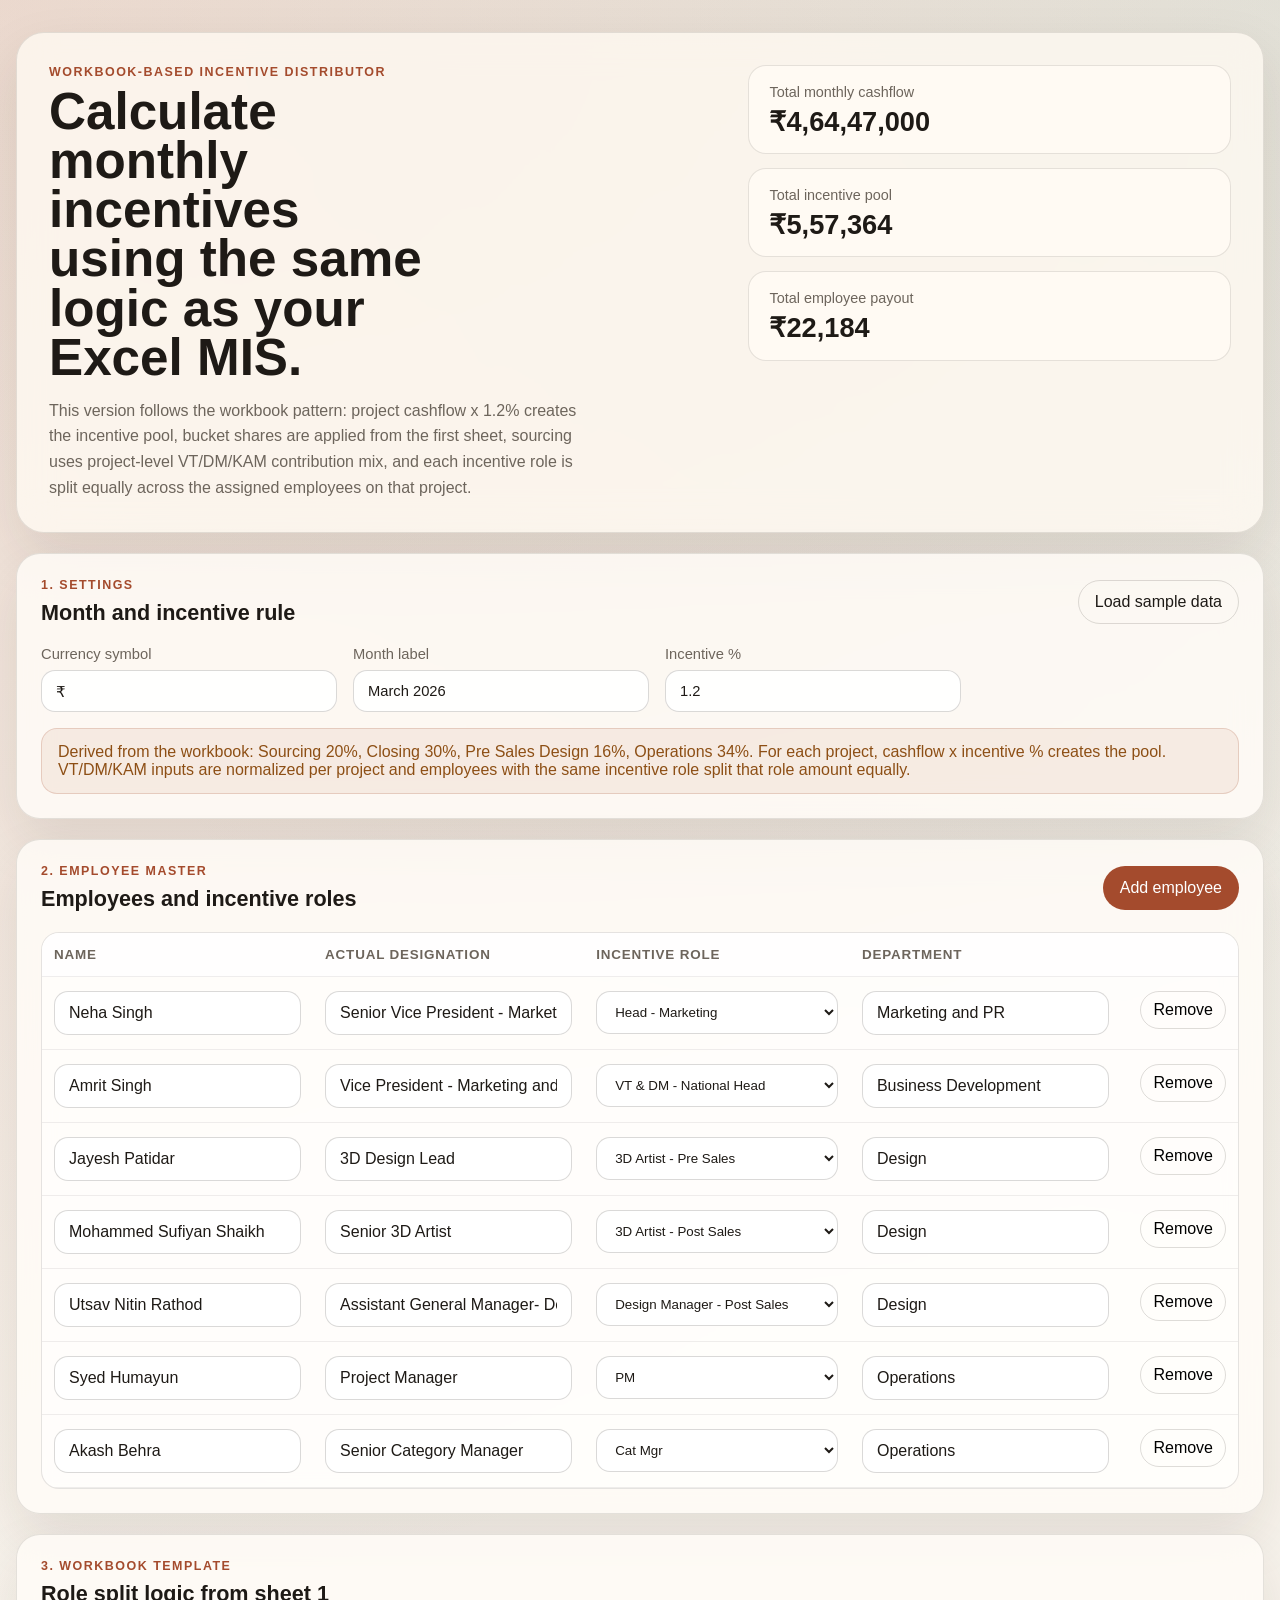
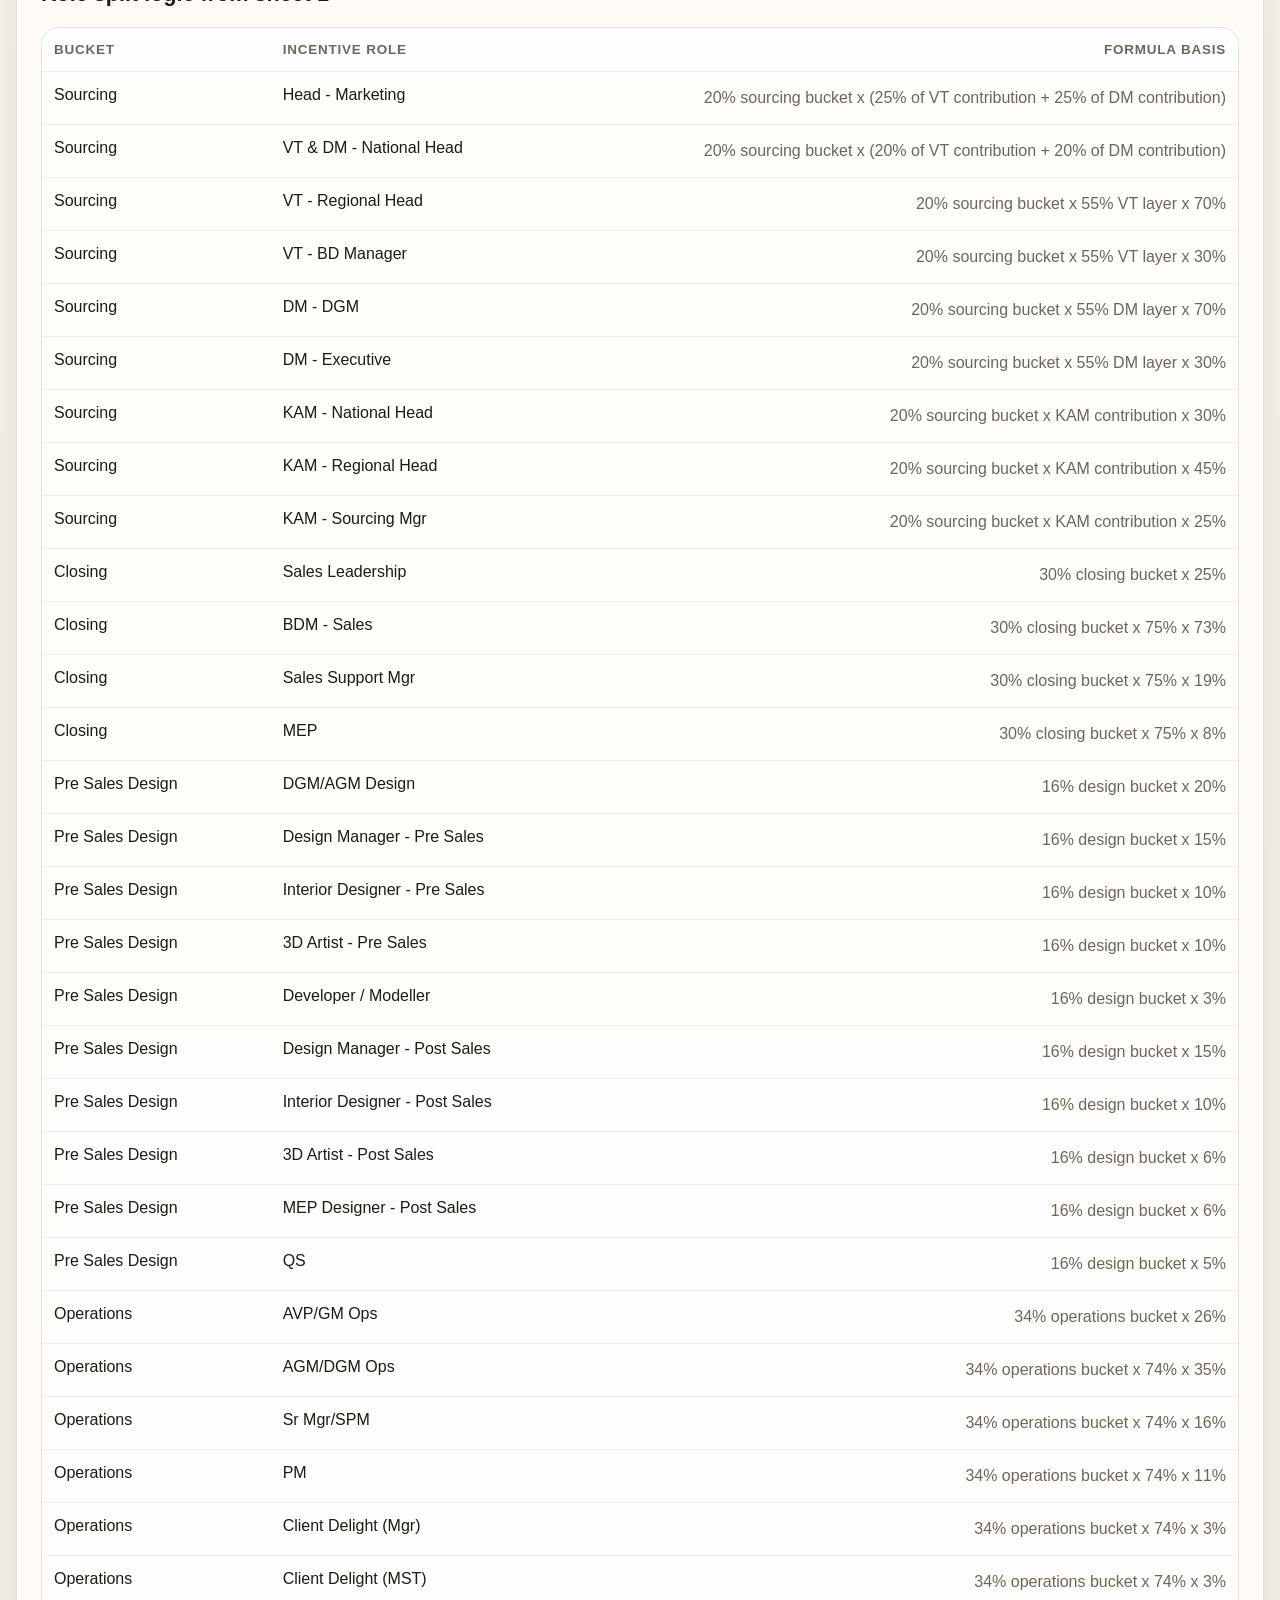
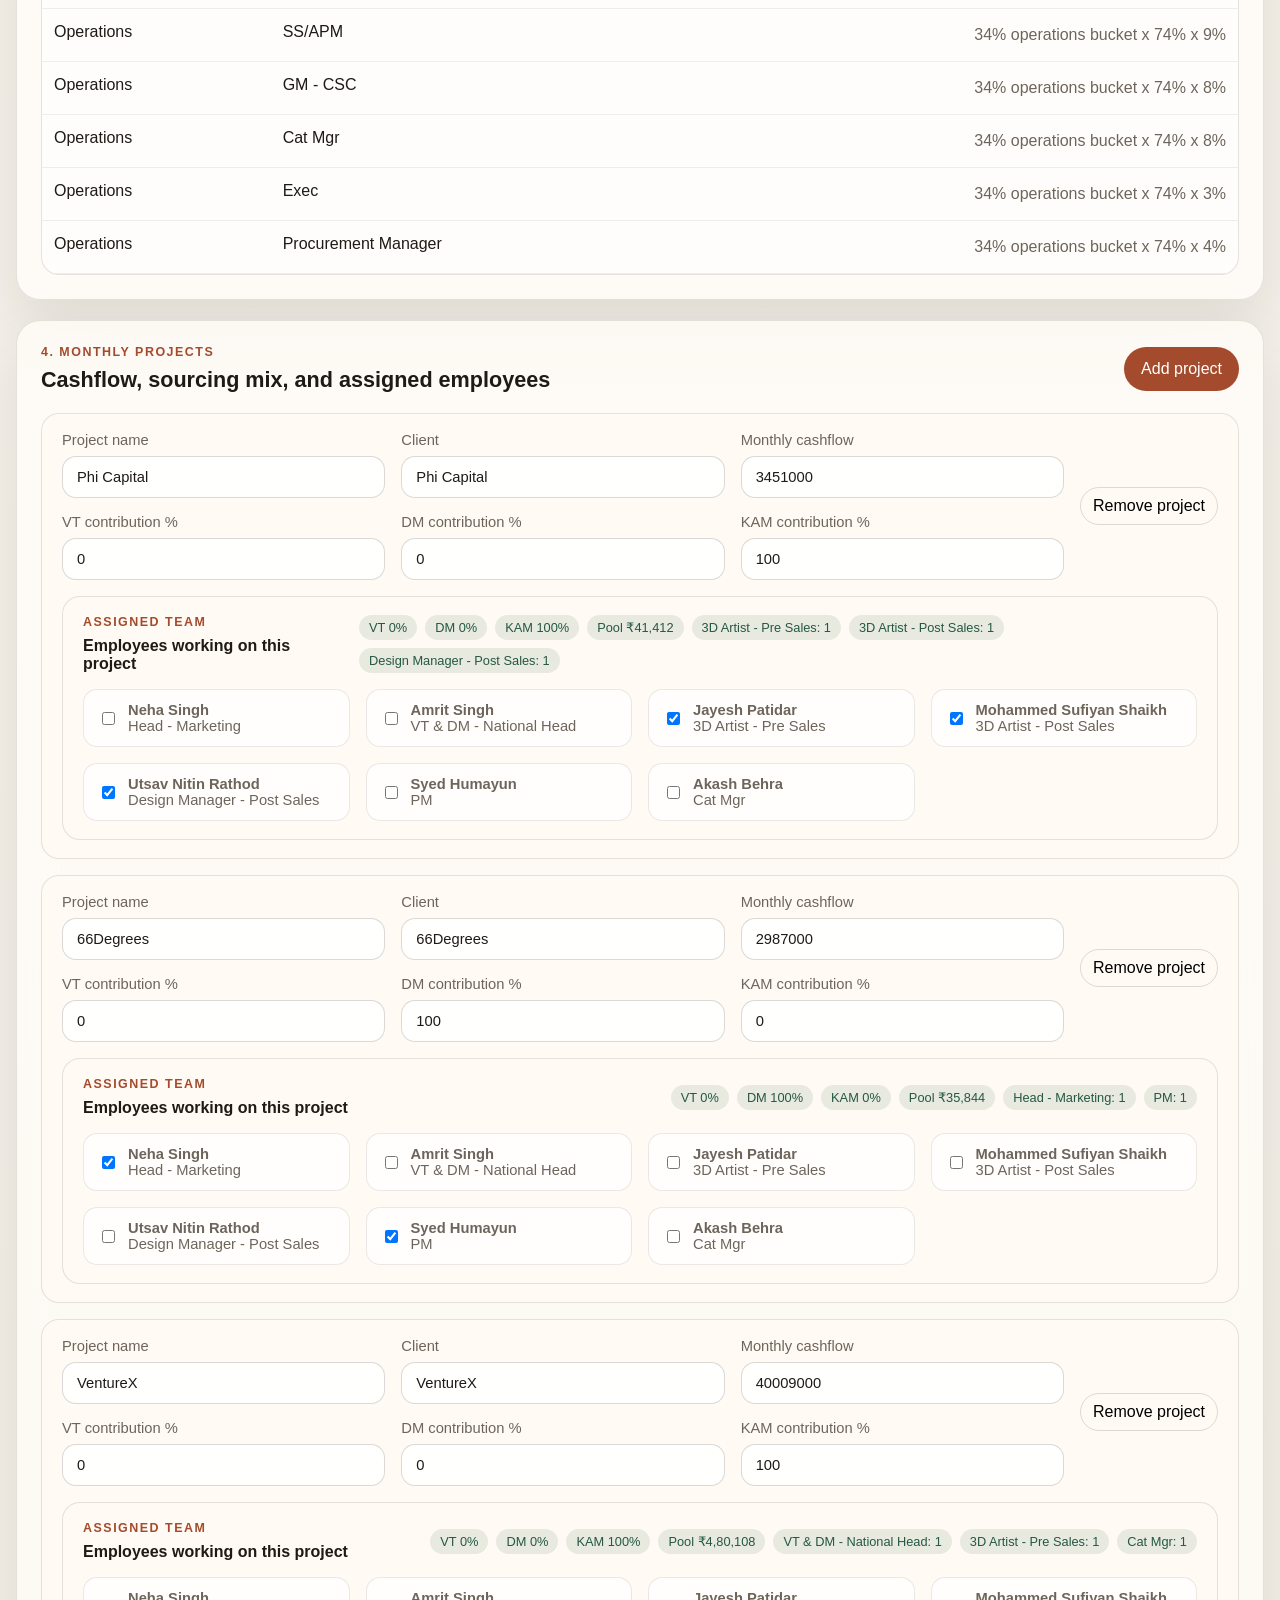
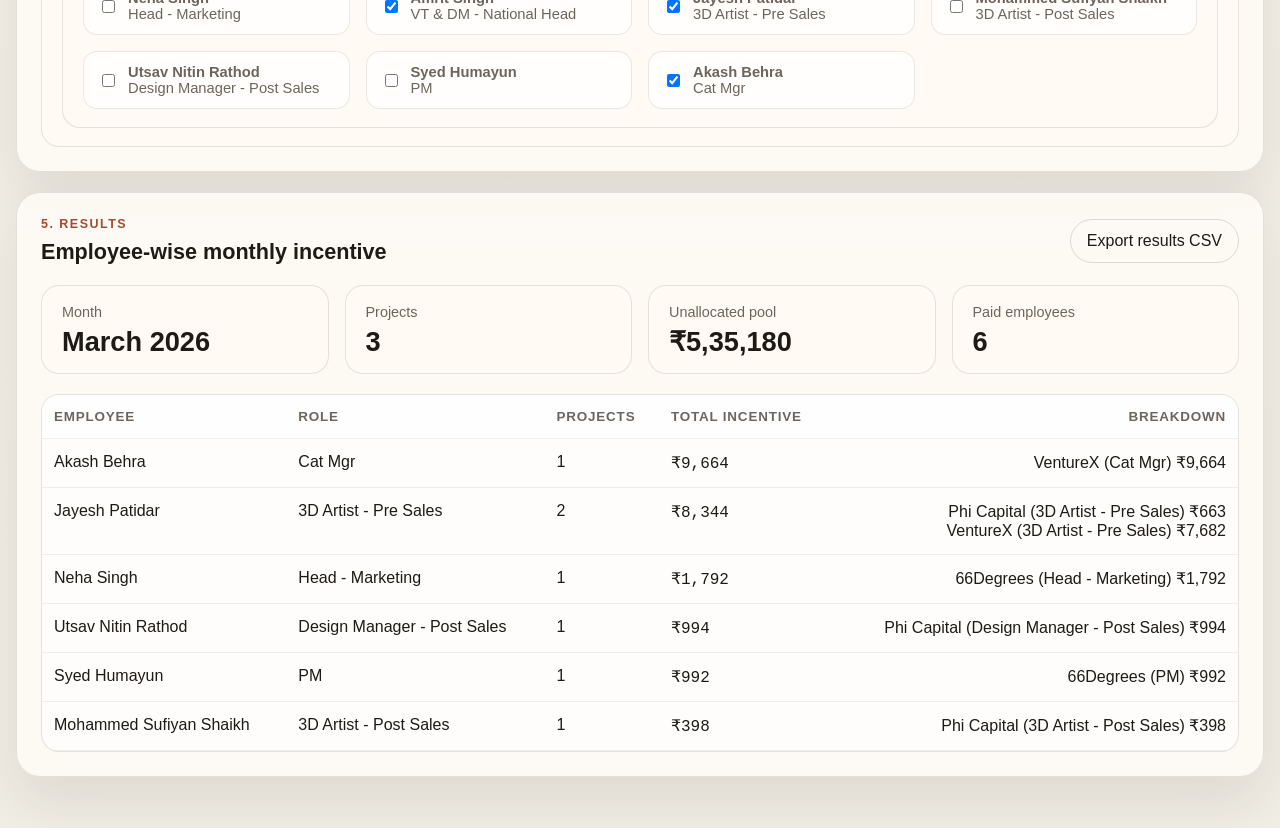
==== index.html @ ab50e2bd "Add workbook-based incentive distribution page" ====
<!DOCTYPE html>
<html lang="en">
  <head>
    <meta charset="UTF-8" />
    <meta name="viewport" content="width=device-width, initial-scale=1.0" />
    <title>Workbook-Based Incentive Distributor</title>
    <link rel="stylesheet" href="./styles.css" />
  </head>
  <body>
    <div class="page-shell">
      <header class="hero">
        <div>
          <p class="eyebrow">Workbook-Based Incentive Distributor</p>
          <h1>Calculate monthly incentives using the same logic as your Excel MIS.</h1>
          <p class="hero-copy">
            This version follows the workbook pattern: project cashflow x 1.2% creates the incentive pool, bucket shares
            are applied from the first sheet, sourcing uses project-level VT/DM/KAM contribution mix, and each incentive
            role is split equally across the assigned employees on that project.
          </p>
        </div>
        <div class="hero-panel">
          <div class="stat-card">
            <span>Total monthly cashflow</span>
            <strong id="heroCashflow">₹0</strong>
          </div>
          <div class="stat-card">
            <span>Total incentive pool</span>
            <strong id="heroPool">₹0</strong>
          </div>
          <div class="stat-card">
            <span>Total employee payout</span>
            <strong id="heroPayout">₹0</strong>
          </div>
        </div>
      </header>

      <main class="workspace">
        <section class="panel">
          <div class="panel-heading">
            <div>
              <p class="section-label">1. Settings</p>
              <h2>Month and incentive rule</h2>
            </div>
            <button id="loadSampleBtn" class="ghost-btn" type="button">Load sample data</button>
          </div>

          <div class="form-grid form-grid--compact">
            <label>
              Currency symbol
              <input id="currencySymbol" type="text" value="₹" maxlength="3" />
            </label>
            <label>
              Month label
              <input id="monthLabel" type="text" value="March 2026" />
            </label>
            <label>
              Incentive %
              <input id="incentivePercent" type="number" min="0" step="0.01" value="1.2" />
            </label>
          </div>

          <div class="notice" id="rulesNotice"></div>
        </section>

        <section class="panel">
          <div class="panel-heading">
            <div>
              <p class="section-label">2. Employee Master</p>
              <h2>Employees and incentive roles</h2>
            </div>
            <button id="addEmployeeBtn" class="solid-btn" type="button">Add employee</button>
          </div>

          <div class="table-wrap">
            <table>
              <thead>
                <tr>
                  <th>Name</th>
                  <th>Actual designation</th>
                  <th>Incentive role</th>
                  <th>Department</th>
                  <th></th>
                </tr>
              </thead>
              <tbody id="employeeTableBody"></tbody>
            </table>
          </div>
        </section>

        <section class="panel">
          <div class="panel-heading">
            <div>
              <p class="section-label">3. Workbook Template</p>
              <h2>Role split logic from sheet 1</h2>
            </div>
          </div>

          <div class="table-wrap">
            <table>
              <thead>
                <tr>
                  <th>Bucket</th>
                  <th>Incentive role</th>
                  <th>Formula basis</th>
                </tr>
              </thead>
              <tbody id="ruleTableBody"></tbody>
            </table>
          </div>
        </section>

        <section class="panel">
          <div class="panel-heading">
            <div>
              <p class="section-label">4. Monthly Projects</p>
              <h2>Cashflow, sourcing mix, and assigned employees</h2>
            </div>
            <button id="addProjectBtn" class="solid-btn" type="button">Add project</button>
          </div>

          <div id="projectsContainer" class="project-stack"></div>
        </section>

        <section class="panel">
          <div class="panel-heading">
            <div>
              <p class="section-label">5. Results</p>
              <h2>Employee-wise monthly incentive</h2>
            </div>
            <button id="exportCsvBtn" class="ghost-btn" type="button">Export results CSV</button>
          </div>

          <div class="summary-grid" id="summaryGrid"></div>

          <div class="table-wrap">
            <table>
              <thead>
                <tr>
                  <th>Employee</th>
                  <th>Role</th>
                  <th>Projects</th>
                  <th>Total incentive</th>
                  <th>Breakdown</th>
                </tr>
              </thead>
              <tbody id="resultsTableBody"></tbody>
            </table>
          </div>
        </section>
      </main>
    </div>

    <template id="employeeRowTemplate">
      <tr>
        <td><input data-field="name" type="text" placeholder="Employee name" /></td>
        <td><input data-field="actualDesignation" type="text" placeholder="Senior 3D Artist" /></td>
        <td><select data-field="incentiveRole"></select></td>
        <td><input data-field="department" type="text" placeholder="Design" /></td>
        <td><button class="icon-btn" data-action="remove" type="button">Remove</button></td>
      </tr>
    </template>

    <template id="projectCardTemplate">
      <article class="project-card">
        <div class="project-card__header">
          <div class="project-grid">
            <label>
              Project name
              <input data-field="name" type="text" placeholder="Project Lotus" />
            </label>
            <label>
              Client
              <input data-field="client" type="text" placeholder="ABC Developers" />
            </label>
            <label>
              Monthly cashflow
              <input data-field="cashflow" type="number" min="0" step="1000" placeholder="2500000" />
            </label>
            <label>
              VT contribution %
              <input data-field="vtPercent" type="number" min="0" max="100" step="1" placeholder="50" />
            </label>
            <label>
              DM contribution %
              <input data-field="dmPercent" type="number" min="0" max="100" step="1" placeholder="25" />
            </label>
            <label>
              KAM contribution %
              <input data-field="kamPercent" type="number" min="0" max="100" step="1" placeholder="25" />
            </label>
          </div>
          <button class="icon-btn" data-action="remove-project" type="button">Remove project</button>
        </div>
        <div class="assignment-panel">
          <div class="assignment-panel__top">
            <div>
              <p class="section-label">Assigned team</p>
              <h3>Employees working on this project</h3>
            </div>
            <div class="project-meta" data-role="meta"></div>
          </div>
          <div class="checkbox-grid" data-role="employee-checkboxes"></div>
        </div>
      </article>
    </template>

    <script src="./app.js"></script>
  </body>
</html>
---- styles.css ----
:root {
  --bg: #f1eee6;
  --panel: rgba(255, 252, 247, 0.84);
  --panel-strong: #fffaf3;
  --stroke: rgba(54, 46, 39, 0.13);
  --text: #1e1a16;
  --muted: #6d655c;
  --accent: #a44b2d;
  --accent-soft: rgba(164, 75, 45, 0.08);
  --success: #245842;
  --warning: #8d4f15;
  --shadow: 0 24px 56px rgba(45, 32, 20, 0.1);
}

* {
  box-sizing: border-box;
}

body {
  margin: 0;
  min-height: 100vh;
  font-family: "Avenir Next", "Trebuchet MS", sans-serif;
  color: var(--text);
  background:
    radial-gradient(circle at top left, rgba(164, 75, 45, 0.16), transparent 28%),
    radial-gradient(circle at top right, rgba(36, 88, 66, 0.1), transparent 24%),
    linear-gradient(180deg, #faf5ee, var(--bg));
}

button,
input {
  font: inherit;
}

.page-shell {
  width: min(1320px, calc(100% - 32px));
  margin: 0 auto;
  padding: 32px 0 56px;
}

.hero {
  display: grid;
  grid-template-columns: 1.4fr 1fr;
  gap: 24px;
  padding: 32px;
  border: 1px solid var(--stroke);
  border-radius: 28px;
  background: rgba(255, 250, 242, 0.78);
  box-shadow: var(--shadow);
  backdrop-filter: blur(18px);
}

.eyebrow,
.section-label {
  margin: 0 0 8px;
  font-size: 0.78rem;
  font-weight: 700;
  text-transform: uppercase;
  letter-spacing: 0.12em;
  color: var(--accent);
}

h1,
h2,
h3,
p {
  margin: 0;
}

h1 {
  max-width: 14ch;
  font-size: clamp(2.1rem, 4vw, 4.5rem);
  line-height: 0.96;
}

h2 {
  font-size: 1.35rem;
}

h3 {
  font-size: 1rem;
}

.hero-copy {
  max-width: 60ch;
  margin-top: 16px;
  color: var(--muted);
  line-height: 1.6;
}

.hero-panel,
.workspace,
.summary-grid,
.project-stack,
.checkbox-grid {
  display: grid;
}

.hero-panel {
  gap: 14px;
  align-content: start;
}

.workspace {
  gap: 20px;
  margin-top: 20px;
}

.panel {
  padding: 24px;
  border-radius: 24px;
  border: 1px solid var(--stroke);
  background: var(--panel);
  box-shadow: var(--shadow);
  backdrop-filter: blur(18px);
}

.stat-card,
.summary-card,
.project-card,
.assignment-panel {
  padding: 18px 20px;
  border-radius: 18px;
  background: var(--panel-strong);
  border: 1px solid var(--stroke);
}

.stat-card span,
.summary-card span {
  display: block;
  margin-bottom: 8px;
  color: var(--muted);
  font-size: 0.9rem;
}

.stat-card strong,
.summary-card strong {
  font-size: 1.7rem;
  line-height: 1;
}

.panel-heading,
.project-card__header,
.assignment-panel__top {
  display: flex;
  align-items: center;
  justify-content: space-between;
  gap: 16px;
}

.panel-heading {
  margin-bottom: 20px;
}

.form-grid,
.project-grid,
.summary-grid,
.checkbox-grid {
  gap: 16px;
}

.form-grid {
  display: grid;
  grid-template-columns: repeat(3, minmax(0, 1fr));
}

.form-grid--compact {
  max-width: 920px;
}

.summary-grid {
  grid-template-columns: repeat(4, minmax(0, 1fr));
  margin-bottom: 20px;
}

.project-stack {
  gap: 16px;
}

.project-grid {
  display: grid;
  grid-template-columns: repeat(3, minmax(0, 1fr));
  flex: 1;
}

.checkbox-grid {
  grid-template-columns: repeat(auto-fill, minmax(220px, 1fr));
  margin-top: 16px;
}

label {
  display: grid;
  gap: 8px;
  color: var(--muted);
  font-size: 0.92rem;
}

input[type="text"],
input[type="number"],
select {
  width: 100%;
  padding: 12px 14px;
  border-radius: 14px;
  border: 1px solid rgba(54, 46, 39, 0.18);
  background: rgba(255, 255, 255, 0.92);
  color: var(--text);
}

.solid-btn,
.ghost-btn,
.icon-btn {
  border-radius: 999px;
  border: 1px solid transparent;
  cursor: pointer;
  transition: transform 160ms ease, background-color 160ms ease, color 160ms ease;
}

.solid-btn,
.ghost-btn {
  padding: 12px 16px;
}

.icon-btn {
  padding: 9px 12px;
  background: transparent;
  border-color: rgba(54, 46, 39, 0.16);
}

.solid-btn {
  background: var(--accent);
  color: white;
}

.ghost-btn {
  background: transparent;
  color: var(--text);
  border-color: rgba(54, 46, 39, 0.16);
}

.solid-btn:hover,
.ghost-btn:hover,
.icon-btn:hover {
  transform: translateY(-1px);
}

.notice {
  margin-top: 16px;
  padding: 14px 16px;
  border-radius: 16px;
  border: 1px solid rgba(164, 75, 45, 0.2);
  background: var(--accent-soft);
  color: var(--warning);
}

.table-wrap {
  overflow-x: auto;
  border-radius: 18px;
  border: 1px solid var(--stroke);
  background: rgba(255, 255, 255, 0.58);
}

table {
  width: 100%;
  border-collapse: collapse;
  min-width: 760px;
}

th,
td {
  padding: 14px 12px;
  border-bottom: 1px solid rgba(54, 46, 39, 0.08);
  text-align: left;
  vertical-align: top;
}

th {
  font-size: 0.84rem;
  text-transform: uppercase;
  letter-spacing: 0.06em;
  color: var(--muted);
  background: rgba(255, 255, 255, 0.75);
}

td:last-child,
th:last-child {
  text-align: right;
}

.project-card {
  display: grid;
  gap: 16px;
}

.project-meta {
  display: flex;
  flex-wrap: wrap;
  gap: 8px;
}

.pill {
  display: inline-flex;
  align-items: center;
  padding: 5px 10px;
  border-radius: 999px;
  font-size: 0.8rem;
  color: var(--success);
  background: rgba(36, 88, 66, 0.1);
}

.checkbox-item {
  display: flex;
  align-items: center;
  gap: 10px;
  padding: 12px 14px;
  border-radius: 14px;
  border: 1px solid rgba(54, 46, 39, 0.1);
  background: rgba(255, 255, 255, 0.72);
}

.checkbox-item input {
  width: auto;
}

.formula-text {
  max-width: 44ch;
  color: var(--muted);
  line-height: 1.5;
}

.muted {
  color: var(--muted);
}

.mono {
  font-family: Menlo, Consolas, monospace;
}

@media (max-width: 1024px) {
  .hero,
  .summary-grid,
  .form-grid,
  .project-grid {
    grid-template-columns: 1fr;
  }

  .panel-heading,
  .project-card__header,
  .assignment-panel__top {
    flex-direction: column;
    align-items: flex-start;
  }
}

@media (max-width: 720px) {
  .page-shell {
    width: min(100% - 20px, 1320px);
    padding-top: 20px;
  }

  .hero,
  .panel {
    padding: 18px;
    border-radius: 20px;
  }

  h1 {
    max-width: none;
  }
}
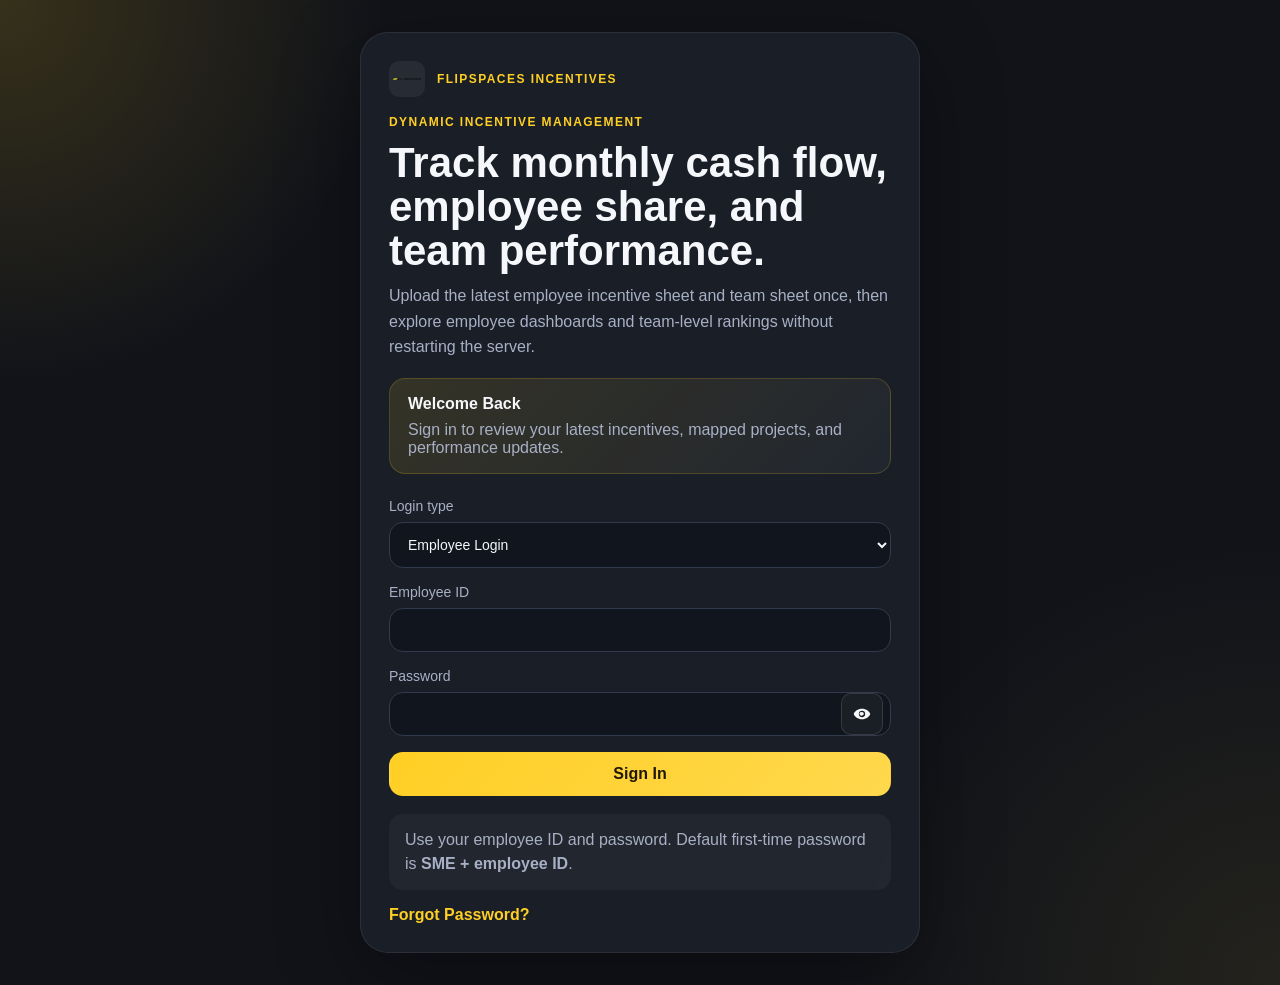
==== commit d7e5cddd: "Initial commit - GTM & Incentive dashboard tools" ====
--- a/index.html
+++ b/index.html
@@ -3,206 +3,405 @@
   <head>
     <meta charset="UTF-8" />
     <meta name="viewport" content="width=device-width, initial-scale=1.0" />
-    <title>Workbook-Based Incentive Distributor</title>
+    <title>Flipspaces Incentive Dashboard</title>
     <link rel="stylesheet" href="./styles.css" />
   </head>
   <body>
     <div class="page-shell">
-      <header class="hero">
-        <div>
-          <p class="eyebrow">Workbook-Based Incentive Distributor</p>
-          <h1>Calculate monthly incentives using the same logic as your Excel MIS.</h1>
-          <p class="hero-copy">
-            This version follows the workbook pattern: project cashflow x 1.2% creates the incentive pool, bucket shares
-            are applied from the first sheet, sourcing uses project-level VT/DM/KAM contribution mix, and each incentive
-            role is split equally across the assigned employees on that project.
-          </p>
-        </div>
-        <div class="hero-panel">
-          <div class="stat-card">
-            <span>Total monthly cashflow</span>
-            <strong id="heroCashflow">₹0</strong>
-          </div>
-          <div class="stat-card">
-            <span>Total incentive pool</span>
-            <strong id="heroPool">₹0</strong>
-          </div>
-          <div class="stat-card">
-            <span>Total employee payout</span>
-            <strong id="heroPayout">₹0</strong>
-          </div>
-        </div>
-      </header>
-
-      <main class="workspace">
-        <section class="panel">
-          <div class="panel-heading">
-            <div>
-              <p class="section-label">1. Settings</p>
-              <h2>Month and incentive rule</h2>
-            </div>
-            <button id="loadSampleBtn" class="ghost-btn" type="button">Load sample data</button>
-          </div>
-
-          <div class="form-grid form-grid--compact">
+      <section class="auth-shell" id="authShell">
+        <div class="auth-card">
+          <div class="brand-row">
+            <img src="./assets/flipspaces-logo.png" alt="Flipspaces" class="brand-logo" />
+            <span class="brand-name">Flipspaces Incentives</span>
+          </div>
+
+          <div class="auth-copy">
+            <p class="eyebrow">Dynamic Incentive Management</p>
+            <h1>Track monthly cash flow, employee share, and team performance.</h1>
+            <p class="section-copy">
+              Upload the latest employee incentive sheet and team sheet once, then explore employee dashboards and
+              team-level rankings without restarting the server.
+            </p>
+          </div>
+
+          <div class="welcome-banner">
+            <strong id="authGreetingTitle">Welcome Back</strong>
+            <p id="authGreetingCopy">Stay on top of current payouts, past trends, future projections, and mapped projects in one place.</p>
+          </div>
+
+          <form id="loginForm" class="auth-form">
             <label>
-              Currency symbol
-              <input id="currencySymbol" type="text" value="₹" maxlength="3" />
+              Login type
+              <select id="loginType">
+                <option value="employee">Employee Login</option>
+                <option value="admin">Admin Login</option>
+              </select>
             </label>
             <label>
-              Month label
-              <input id="monthLabel" type="text" value="March 2026" />
+              Employee ID
+              <input id="loginEmployeeId" type="text" inputmode="numeric" autocomplete="username" required />
             </label>
-            <label>
-              Incentive %
-              <input id="incentivePercent" type="number" min="0" step="0.01" value="1.2" />
+            <label class="password-field">
+              Password
+              <span class="password-input-shell">
+                <input id="loginPassword" type="password" autocomplete="current-password" required />
+                <button id="toggleLoginPasswordBtn" class="password-toggle" type="button" aria-label="Show password">
+                  <svg viewBox="0 0 24 24" aria-hidden="true" focusable="false">
+                    <path d="M12 5C6.5 5 2.1 8.4 1 12c1.1 3.6 5.5 7 11 7s9.9-3.4 11-7c-1.1-3.6-5.5-7-11-7Zm0 11.2A4.2 4.2 0 1 1 12 7.8a4.2 4.2 0 0 1 0 8.4Zm0-6.6A2.4 2.4 0 1 0 12 14a2.4 2.4 0 0 0 0-4.8Z"></path>
+                  </svg>
+                </button>
+              </span>
             </label>
-          </div>
-
-          <div class="notice" id="rulesNotice"></div>
-        </section>
-
-        <section class="panel">
-          <div class="panel-heading">
+            <button class="solid-btn" type="submit">Sign In</button>
+          </form>
+
+          <div class="notice" id="loginNotice">
+            Use your employee ID and password. Default first-time password is <strong>SME + employee ID</strong>.
+          </div>
+
+          <button id="openResetModalBtn" class="forgot-link" type="button">Forgot Password?</button>
+        </div>
+      </section>
+
+      <section class="workspace hidden" id="appShell">
+        <aside class="sidebar">
+          <div class="brand-row">
+            <img src="./assets/flipspaces-logo.png" alt="Flipspaces" class="brand-logo" />
             <div>
-              <p class="section-label">2. Employee Master</p>
-              <h2>Employees and incentive roles</h2>
-            </div>
-            <button id="addEmployeeBtn" class="solid-btn" type="button">Add employee</button>
-          </div>
-
-          <div class="table-wrap">
-            <table>
-              <thead>
-                <tr>
-                  <th>Name</th>
-                  <th>Actual designation</th>
-                  <th>Incentive role</th>
-                  <th>Department</th>
-                  <th></th>
-                </tr>
-              </thead>
-              <tbody id="employeeTableBody"></tbody>
-            </table>
-          </div>
-        </section>
-
-        <section class="panel">
-          <div class="panel-heading">
+              <p class="brand-name">Flipspaces</p>
+              <strong>Incentive Dashboard</strong>
+            </div>
+          </div>
+
+          <nav class="sidebar-nav">
+            <a href="#overviewPanel" class="nav-link">Overview</a>
+            <a href="#projectsPanel" class="nav-link">Projects</a>
+            <a href="#teamPanel" class="nav-link">Team</a>
+            <a href="#adminPanel" class="nav-link" id="adminNavLink">Admin</a>
+            <a href="#accountPanel" class="nav-link">Account</a>
+          </nav>
+
+          <div class="sidebar-card">
+            <p class="section-label">Signed In</p>
+            <strong id="sessionUser">Employee</strong>
+            <p id="sessionMeta">Employee details</p>
+            <button id="logoutBtn" class="ghost-btn ghost-btn--full" type="button">Logout</button>
+          </div>
+        </aside>
+
+        <main class="dashboard-main">
+          <section class="topbar" id="overviewPanel">
             <div>
-              <p class="section-label">3. Workbook Template</p>
-              <h2>Role split logic from sheet 1</h2>
-            </div>
-          </div>
-
-          <div class="table-wrap">
-            <table>
-              <thead>
-                <tr>
-                  <th>Bucket</th>
-                  <th>Incentive role</th>
-                  <th>Formula basis</th>
-                </tr>
-              </thead>
-              <tbody id="ruleTableBody"></tbody>
-            </table>
-          </div>
-        </section>
-
-        <section class="panel">
-          <div class="panel-heading">
-            <div>
-              <p class="section-label">4. Monthly Projects</p>
-              <h2>Cashflow, sourcing mix, and assigned employees</h2>
-            </div>
-            <button id="addProjectBtn" class="solid-btn" type="button">Add project</button>
-          </div>
-
-          <div id="projectsContainer" class="project-stack"></div>
-        </section>
-
-        <section class="panel">
-          <div class="panel-heading">
-            <div>
-              <p class="section-label">5. Results</p>
-              <h2>Employee-wise monthly incentive</h2>
-            </div>
-            <button id="exportCsvBtn" class="ghost-btn" type="button">Export results CSV</button>
-          </div>
-
-          <div class="summary-grid" id="summaryGrid"></div>
-
-          <div class="table-wrap">
-            <table>
-              <thead>
-                <tr>
-                  <th>Employee</th>
-                  <th>Role</th>
-                  <th>Projects</th>
-                  <th>Total incentive</th>
-                  <th>Breakdown</th>
-                </tr>
-              </thead>
-              <tbody id="resultsTableBody"></tbody>
-            </table>
-          </div>
-        </section>
-      </main>
+              <p class="eyebrow">Monthly Dashboard</p>
+              <h2 id="dashboardTitle">Employee view</h2>
+              <p class="section-copy" id="dashboardSubtitle">Dynamic data from the latest uploaded sheets.</p>
+              <div class="welcome-inline">
+                <strong id="welcomeHeadline">Welcome Back</strong>
+                <p id="welcomeSubline">Hope you have a productive day!</p>
+              </div>
+            </div>
+            <div class="topbar-actions">
+              <label>
+                Month
+                <select id="monthSelect"></select>
+              </label>
+              <label>
+                View employee
+                <select id="employeeSwitch"></select>
+              </label>
+              <label>
+                Search project
+                <input id="searchInput" type="text" placeholder="Search by project name..." />
+              </label>
+              <div class="admin-employee-search-shell hidden" id="adminEmployeeSearchShell">
+                <label>
+                  Find employee
+                  <input id="adminEmployeeSearch" type="text" placeholder="Name, ID, department, email" />
+                </label>
+                <div class="inline-actions inline-actions--search">
+                  <button id="adminEmployeeSearchBtn" class="ghost-btn" type="button">Search</button>
+                  <button id="adminEmployeeClearBtn" class="ghost-btn" type="button">Clear</button>
+                </div>
+              </div>
+              <button id="refreshDashboardBtn" class="ghost-btn" type="button">Reload Latest Data</button>
+            </div>
+          </section>
+
+          <section class="hero-grid">
+            <article class="hero-card hero-card--accent">
+              <span>Selected Month</span>
+              <strong id="selectedMonthLabel">-</strong>
+              <p id="selectedMonthNote">Latest sheet period</p>
+            </article>
+            <article class="hero-card">
+              <span>This Month CF</span>
+              <strong id="monthCfValue">₹0</strong>
+              <p>Cash flow from mapped projects</p>
+            </article>
+            <article class="hero-card">
+              <span>Your Share</span>
+              <strong id="monthShareValue">₹0</strong>
+              <p>Monthly incentive earned</p>
+            </article>
+            <article class="hero-card">
+              <span>Future Value Secured</span>
+              <strong id="futureValueValue">₹0</strong>
+              <p>Based on current uploaded sheet</p>
+            </article>
+          </section>
+
+          <section class="panel">
+            <div class="panel-heading">
+              <div>
+                <p class="section-label">Employee</p>
+                <h3>Profile Snapshot</h3>
+              </div>
+            </div>
+            <div class="summary-grid" id="profileGrid"></div>
+          </section>
+
+          <section class="panel" id="incentivePanel">
+            <div class="panel-heading">
+              <div>
+                <p class="section-label">Incentive Tracker</p>
+                <h3>Current, Past, and Future Incentive View</h3>
+              </div>
+              <div class="topbar-actions topbar-actions--compact">
+                <label>
+                  View
+                  <select id="incentiveStatusFilter">
+                    <option value="all">All</option>
+                    <option value="Current">Current Incentive</option>
+                    <option value="Past">Past Incentive</option>
+                    <option value="Future">Future Projection</option>
+                  </select>
+                </label>
+                <label>
+                  Quarter
+                  <select id="quarterFilter">
+                    <option value="all">All</option>
+                  </select>
+                </label>
+                <label>
+                  Year
+                  <select id="yearFilter">
+                    <option value="all">All</option>
+                  </select>
+                </label>
+              </div>
+            </div>
+            <div class="table-shell">
+              <table class="incentive-table">
+                <thead>
+                  <tr>
+                    <th>Month</th>
+                    <th>Incentive Earned</th>
+                    <th>Incentive Status</th>
+                    <th>Future Projection</th>
+                    <th>Remarks</th>
+                  </tr>
+                </thead>
+                <tbody id="incentiveTableBody"></tbody>
+              </table>
+            </div>
+          </section>
+
+          <section class="layout-grid">
+            <section class="panel" id="projectsPanel">
+              <div class="panel-heading">
+                <div>
+                  <p class="section-label">Mapped Projects</p>
+                  <h3>Click any project to open monthly details</h3>
+                </div>
+              </div>
+              <div class="project-list" id="projectCards"></div>
+              <div class="notice" id="projectNotice">Projects from the selected employee and month will appear here.</div>
+            </section>
+
+            <section class="panel" id="teamPanel">
+              <div class="panel-heading">
+                <div>
+                  <p class="section-label">Team Ranking</p>
+                  <h3>Visible only to heads and admins</h3>
+                </div>
+              </div>
+              <div class="ranking-list" id="rankingList"></div>
+              <div class="notice" id="rankingNotice">Only team heads and admins can switch between team member dashboards.</div>
+            </section>
+          </section>
+
+          <section class="panel hidden" id="adminPanel">
+            <div class="panel-heading">
+              <div>
+                <p class="section-label">Admin Dashboard</p>
+                <h3>Upload, replace, and reset dashboard datasets</h3>
+              </div>
+              <span id="searchPageMeta" class="search-meta"></span>
+            </div>
+
+            <div class="admin-grid">
+              <div class="admin-card">
+                <h4>Current Data Sources</h4>
+                <div id="datasetStatusList" class="dataset-list"></div>
+              </div>
+
+              <div class="admin-card">
+                <h4>Upload / Replace Sheets</h4>
+                <form id="datasetUploadForm" class="form-grid">
+                  <label>
+                    MIS Incentive Monthly Employee Data
+                    <input id="misWorkbook" name="misWorkbook" type="file" accept=".xlsx" />
+                  </label>
+                  <label>
+                    YTD Cash Flow
+                    <input id="ytdWorkbook" name="ytdWorkbook" type="file" accept=".xlsx" />
+                  </label>
+                  <label>
+                    Closure Deal Mapping
+                    <input id="closureWorkbook" name="closureWorkbook" type="file" accept=".xlsx" />
+                  </label>
+                  <label>
+                    Employee YTD Incentive Sheet
+                    <input id="employeeSheet" name="employeeSheet" type="file" accept=".xlsx" />
+                  </label>
+                  <label>
+                    Team Structure Sheet
+                    <input id="teamSheet" name="teamSheet" type="file" accept=".xlsx" />
+                  </label>
+                </form>
+                <div class="inline-actions">
+                  <button id="uploadDatasetsBtn" class="solid-btn" type="button">Upload and Refresh</button>
+                  <button id="deleteDatasetsBtn" class="ghost-btn" type="button">Delete Existing Data</button>
+                  <button id="reloadDatasetsBtn" class="ghost-btn" type="button">Reload From Latest Files</button>
+                </div>
+                <div class="notice" id="uploadNotice">
+                  Upload any of the workbook files you updated. The dashboard refreshes immediately after a successful upload.
+                </div>
+              </div>
+            </div>
+          </section>
+
+          <section class="panel" id="accountPanel">
+            <div class="panel-heading">
+              <div>
+                <p class="section-label">Account</p>
+                <h3>Change Password</h3>
+              </div>
+            </div>
+            <form id="passwordForm" class="form-grid">
+              <label>
+                Current password
+                <input id="currentPassword" type="password" autocomplete="current-password" />
+              </label>
+              <label>
+                New password
+                <input id="newPassword" type="password" autocomplete="new-password" />
+              </label>
+              <label>
+                Confirm password
+                <input id="confirmPassword" type="password" autocomplete="new-password" />
+              </label>
+            </form>
+            <div class="inline-actions">
+              <button id="changePasswordBtn" class="solid-btn" type="button">Save Password</button>
+            </div>
+            <div class="notice" id="passwordNotice"></div>
+          </section>
+        </main>
+      </section>
     </div>
 
-    <template id="employeeRowTemplate">
-      <tr>
-        <td><input data-field="name" type="text" placeholder="Employee name" /></td>
-        <td><input data-field="actualDesignation" type="text" placeholder="Senior 3D Artist" /></td>
-        <td><select data-field="incentiveRole"></select></td>
-        <td><input data-field="department" type="text" placeholder="Design" /></td>
-        <td><button class="icon-btn" data-action="remove" type="button">Remove</button></td>
-      </tr>
-    </template>
-
-    <template id="projectCardTemplate">
-      <article class="project-card">
-        <div class="project-card__header">
-          <div class="project-grid">
-            <label>
-              Project name
-              <input data-field="name" type="text" placeholder="Project Lotus" />
-            </label>
-            <label>
-              Client
-              <input data-field="client" type="text" placeholder="ABC Developers" />
-            </label>
-            <label>
-              Monthly cashflow
-              <input data-field="cashflow" type="number" min="0" step="1000" placeholder="2500000" />
-            </label>
-            <label>
-              VT contribution %
-              <input data-field="vtPercent" type="number" min="0" max="100" step="1" placeholder="50" />
-            </label>
-            <label>
-              DM contribution %
-              <input data-field="dmPercent" type="number" min="0" max="100" step="1" placeholder="25" />
-            </label>
-            <label>
-              KAM contribution %
-              <input data-field="kamPercent" type="number" min="0" max="100" step="1" placeholder="25" />
-            </label>
-          </div>
-          <button class="icon-btn" data-action="remove-project" type="button">Remove project</button>
+    <dialog class="detail-modal" id="projectDetailModal">
+      <div class="detail-modal__card">
+        <div class="panel-heading">
+          <div>
+            <p class="section-label">Project Detail</p>
+            <h3 id="detailProjectName">Project</h3>
+            <p class="detail-copy">Mapped project details are shown below with improved contrast and spacing.</p>
+          </div>
+          <button id="closeDetailModalBtn" class="ghost-btn" type="button">Close</button>
         </div>
-        <div class="assignment-panel">
-          <div class="assignment-panel__top">
-            <div>
-              <p class="section-label">Assigned team</p>
-              <h3>Employees working on this project</h3>
-            </div>
-            <div class="project-meta" data-role="meta"></div>
-          </div>
-          <div class="checkbox-grid" data-role="employee-checkboxes"></div>
+        <div class="summary-grid" id="projectDetailGrid"></div>
+      </div>
+    </dialog>
+
+    <dialog class="confirm-modal" id="confirmModal">
+      <div class="detail-modal__card confirm-card">
+        <h3>Confirm Delete</h3>
+        <p id="confirmMessage">Are you sure you want to delete this file?</p>
+        <div class="inline-actions">
+          <button id="confirmDeleteBtn" class="solid-btn" type="button">Yes, Delete</button>
+          <button id="cancelDeleteBtn" class="ghost-btn" type="button">Cancel</button>
         </div>
-      </article>
-    </template>
+      </div>
+    </dialog>
+
+    <dialog class="reset-modal" id="resetModal">
+      <div class="detail-modal__card reset-card">
+        <div class="panel-heading">
+          <div>
+            <p class="section-label">Forgot Password</p>
+            <h3>Reset Your Password Securely</h3>
+            <p class="detail-copy">Enter your registered email and verify the OTP within 15 minutes.</p>
+          </div>
+          <button id="closeResetModalBtn" class="ghost-btn" type="button">Close</button>
+        </div>
+        <form id="resetPasswordForm" class="auth-form auth-form--reset">
+          <label>
+            Employee ID
+            <input id="resetEmployeeId" type="text" inputmode="numeric" />
+          </label>
+          <label>
+            Email
+            <input id="resetEmail" type="email" placeholder="name@flipspaces.com" />
+          </label>
+          <label>
+            OTP
+            <input id="resetOtp" type="text" inputmode="numeric" maxlength="6" placeholder="6-digit OTP" />
+          </label>
+          <label class="password-field">
+            New password
+            <span class="password-input-shell">
+              <input id="resetNewPassword" type="password" />
+              <button id="toggleResetPasswordBtn" class="password-toggle" type="button" aria-label="Show reset password">
+                <svg viewBox="0 0 24 24" aria-hidden="true" focusable="false">
+                  <path d="M12 5C6.5 5 2.1 8.4 1 12c1.1 3.6 5.5 7 11 7s9.9-3.4 11-7c-1.1-3.6-5.5-7-11-7Zm0 11.2A4.2 4.2 0 1 1 12 7.8a4.2 4.2 0 0 1 0 8.4Zm0-6.6A2.4 2.4 0 1 0 12 14a2.4 2.4 0 0 0 0-4.8Z"></path>
+                </svg>
+              </button>
+            </span>
+          </label>
+          <label class="password-field">
+            Confirm password
+            <span class="password-input-shell">
+              <input id="resetConfirmPassword" type="password" />
+              <button id="toggleResetConfirmPasswordBtn" class="password-toggle" type="button" aria-label="Show confirm password">
+                <svg viewBox="0 0 24 24" aria-hidden="true" focusable="false">
+                  <path d="M12 5C6.5 5 2.1 8.4 1 12c1.1 3.6 5.5 7 11 7s9.9-3.4 11-7c-1.1-3.6-5.5-7-11-7Zm0 11.2A4.2 4.2 0 1 1 12 7.8a4.2 4.2 0 0 1 0 8.4Zm0-6.6A2.4 2.4 0 1 0 12 14a2.4 2.4 0 0 0 0-4.8Z"></path>
+                </svg>
+              </button>
+            </span>
+          </label>
+          <div class="inline-actions">
+            <button id="requestOtpBtn" class="ghost-btn" type="button">Send OTP</button>
+            <button id="resendOtpBtn" class="ghost-btn" type="button">Resend OTP</button>
+            <button id="verifyOtpBtn" class="ghost-btn" type="button">Verify OTP</button>
+            <button class="solid-btn" type="submit">Reset Password</button>
+          </div>
+        </form>
+        <div class="notice" id="resetNotice">
+          OTP verification is required before the password can be changed.
+        </div>
+      </div>
+    </dialog>
+
+    <div class="loading-overlay hidden" id="loadingOverlay">
+      <div class="spinner-card">
+        <div class="spinner"></div>
+        <p id="loadingLabel">Loading...</p>
+      </div>
+    </div>
+
+    <div class="toast-stack" id="toastStack" aria-live="polite" aria-atomic="true"></div>
 
     <script src="./app.js"></script>
   </body>
--- a/styles.css
+++ b/styles.css
@@ -1,369 +1,831 @@
 :root {
-  --bg: #f1eee6;
-  --panel: rgba(255, 252, 247, 0.84);
-  --panel-strong: #fffaf3;
-  --stroke: rgba(54, 46, 39, 0.13);
-  --text: #1e1a16;
-  --muted: #6d655c;
-  --accent: #a44b2d;
-  --accent-soft: rgba(164, 75, 45, 0.08);
-  --success: #245842;
-  --warning: #8d4f15;
-  --shadow: 0 24px 56px rgba(45, 32, 20, 0.1);
+  --bg: #111319;
+  --panel: #1b1f29;
+  --panel-soft: #242a37;
+  --border: #323a4d;
+  --text: #f5f7fb;
+  --muted: #a8b0c5;
+  --accent: #ffcf24;
+  --accent-strong: #ffd84d;
+  --accent-ink: #201800;
+  --success: #66d18f;
+  --danger: #ff8171;
+  --past: #9ab7d2;
+  --future: #7ef0b8;
+  --shadow: 0 24px 80px rgba(0, 0, 0, 0.35);
 }
 
 * {
   box-sizing: border-box;
+}
+
+html {
+  scroll-behavior: smooth;
 }
 
 body {
   margin: 0;
   min-height: 100vh;
-  font-family: "Avenir Next", "Trebuchet MS", sans-serif;
+  background:
+    radial-gradient(circle at top left, rgba(255, 207, 36, 0.16), transparent 24%),
+    radial-gradient(circle at bottom right, rgba(255, 216, 77, 0.08), transparent 28%),
+    var(--bg);
   color: var(--text);
-  background:
-    radial-gradient(circle at top left, rgba(164, 75, 45, 0.16), transparent 28%),
-    radial-gradient(circle at top right, rgba(36, 88, 66, 0.1), transparent 24%),
-    linear-gradient(180deg, #faf5ee, var(--bg));
+  font-family: "Avenir Next", "Segoe UI", sans-serif;
 }
 
 button,
-input {
+input,
+select {
   font: inherit;
 }
 
+.hidden {
+  display: none !important;
+}
+
 .page-shell {
-  width: min(1320px, calc(100% - 32px));
-  margin: 0 auto;
-  padding: 32px 0 56px;
-}
-
-.hero {
-  display: grid;
-  grid-template-columns: 1.4fr 1fr;
-  gap: 24px;
-  padding: 32px;
-  border: 1px solid var(--stroke);
+  min-height: 100vh;
+}
+
+.auth-shell {
+  min-height: 100vh;
+  display: grid;
+  place-items: center;
+  padding: 32px 18px;
+}
+
+.auth-card {
+  width: min(560px, 100%);
+  background: rgba(27, 31, 41, 0.95);
+  border: 1px solid rgba(255, 255, 255, 0.08);
   border-radius: 28px;
-  background: rgba(255, 250, 242, 0.78);
+  padding: 28px;
   box-shadow: var(--shadow);
-  backdrop-filter: blur(18px);
-}
-
+}
+
+.brand-row {
+  display: flex;
+  align-items: center;
+  gap: 12px;
+  margin-bottom: 18px;
+}
+
+.brand-logo {
+  width: 36px;
+  height: 36px;
+  object-fit: contain;
+  border-radius: 10px;
+  background: rgba(255, 255, 255, 0.06);
+  padding: 4px;
+}
+
+.brand-name,
 .eyebrow,
 .section-label {
-  margin: 0 0 8px;
-  font-size: 0.78rem;
-  font-weight: 700;
+  color: var(--accent);
   text-transform: uppercase;
   letter-spacing: 0.12em;
+  font-size: 12px;
+  font-weight: 700;
+}
+
+.auth-copy h1,
+.topbar h2 {
+  margin: 0 0 10px;
+  font-size: clamp(30px, 4vw, 42px);
+  line-height: 1.05;
+}
+
+.welcome-banner,
+.welcome-inline {
+  margin-top: 18px;
+  padding: 16px 18px;
+  border-radius: 16px;
+  background: linear-gradient(135deg, rgba(255, 207, 36, 0.12), rgba(255, 255, 255, 0.04));
+  border: 1px solid rgba(255, 207, 36, 0.18);
+}
+
+.welcome-banner p,
+.welcome-inline p {
+  margin: 8px 0 0;
+  color: var(--muted);
+}
+
+.forgot-link {
+  margin-top: 16px;
+  padding: 0;
+  border: none;
+  background: transparent;
   color: var(--accent);
-}
-
-h1,
-h2,
-h3,
-p {
+  font-weight: 700;
+  text-align: left;
+  cursor: pointer;
+}
+
+.password-field {
+  position: relative;
+}
+
+.password-input-shell {
+  position: relative;
+}
+
+.password-input-shell input {
+  padding-right: 88px;
+}
+
+.password-toggle {
+  position: absolute;
+  top: 50%;
+  right: 8px;
+  transform: translateY(-50%);
+  width: 42px;
+  height: 42px;
+  border-radius: 10px;
+  border: 1px solid rgba(255, 255, 255, 0.12);
+  background: rgba(255, 255, 255, 0.04);
+  color: var(--text);
+  padding: 0;
+  cursor: pointer;
+  display: grid;
+  place-items: center;
+}
+
+.password-toggle svg {
+  width: 18px;
+  height: 18px;
+  fill: currentColor;
+}
+
+.password-toggle--active {
+  border-color: rgba(255, 207, 36, 0.45);
+  color: var(--accent);
+}
+
+.section-copy {
   margin: 0;
-}
-
-h1 {
-  max-width: 14ch;
-  font-size: clamp(2.1rem, 4vw, 4.5rem);
-  line-height: 0.96;
-}
-
-h2 {
-  font-size: 1.35rem;
-}
-
-h3 {
-  font-size: 1rem;
-}
-
-.hero-copy {
-  max-width: 60ch;
-  margin-top: 16px;
   color: var(--muted);
   line-height: 1.6;
 }
 
-.hero-panel,
-.workspace,
+.auth-form,
+.form-grid {
+  display: grid;
+  gap: 16px;
+  margin-top: 24px;
+}
+
+.form-grid {
+  grid-template-columns: repeat(auto-fit, minmax(220px, 1fr));
+}
+
+label {
+  display: grid;
+  gap: 8px;
+  color: var(--muted);
+  font-size: 14px;
+}
+
+input,
+select {
+  width: 100%;
+  padding: 13px 14px;
+  border-radius: 14px;
+  border: 1px solid var(--border);
+  background: #11151d;
+  color: var(--text);
+}
+
+input:focus,
+select:focus {
+  outline: 2px solid rgba(255, 207, 36, 0.35);
+  border-color: rgba(255, 207, 36, 0.5);
+}
+
+.solid-btn,
+.ghost-btn {
+  border-radius: 14px;
+  border: 1px solid transparent;
+  padding: 12px 18px;
+  cursor: pointer;
+  transition: transform 160ms ease, background 160ms ease, border-color 160ms ease;
+}
+
+.solid-btn {
+  background: linear-gradient(135deg, var(--accent), var(--accent-strong));
+  color: var(--accent-ink);
+  font-weight: 700;
+}
+
+.ghost-btn {
+  background: rgba(255, 255, 255, 0.02);
+  color: var(--text);
+  border-color: rgba(255, 255, 255, 0.12);
+}
+
+.solid-btn:hover,
+.ghost-btn:hover,
+.project-card:hover {
+  transform: translateY(-1px);
+}
+
+.ghost-btn--full {
+  width: 100%;
+}
+
+.notice {
+  margin-top: 18px;
+  padding: 14px 16px;
+  border-radius: 14px;
+  background: rgba(255, 255, 255, 0.04);
+  color: var(--muted);
+  line-height: 1.5;
+}
+
+.notice--accent {
+  border: 1px solid rgba(255, 207, 36, 0.18);
+  background: rgba(255, 207, 36, 0.08);
+}
+
+.login-status-panel {
+  margin-top: 22px;
+  padding-top: 22px;
+  border-top: 1px solid rgba(255, 255, 255, 0.08);
+}
+
+.reset-shell {
+  margin-top: 20px;
+  border-top: 1px solid rgba(255, 255, 255, 0.08);
+  padding-top: 20px;
+}
+
+.reset-shell summary {
+  cursor: pointer;
+  list-style: none;
+  font-weight: 700;
+}
+
+.reset-shell summary::-webkit-details-marker {
+  display: none;
+}
+
+.reset-shell summary::after {
+  content: " Show Reset Form";
+  color: var(--accent);
+}
+
+.reset-shell[open] summary::after {
+  content: " Hide Reset Form";
+}
+
+.workspace {
+  display: grid;
+  grid-template-columns: 290px 1fr;
+  min-height: 100vh;
+}
+
+.sidebar {
+  padding: 26px 20px;
+  border-right: 1px solid rgba(255, 255, 255, 0.08);
+  background: rgba(16, 18, 24, 0.94);
+}
+
+.sidebar-nav {
+  display: grid;
+  gap: 8px;
+  margin: 26px 0;
+}
+
+.nav-link {
+  color: var(--muted);
+  text-decoration: none;
+  padding: 12px 14px;
+  border-radius: 12px;
+  background: rgba(255, 255, 255, 0.02);
+}
+
+.nav-link:hover {
+  color: var(--text);
+  background: rgba(255, 255, 255, 0.06);
+}
+
+.sidebar-card,
+.panel,
+.hero-card,
+.admin-card,
+.detail-modal__card {
+  background: var(--panel);
+  border: 1px solid rgba(255, 255, 255, 0.08);
+  border-radius: 22px;
+  box-shadow: var(--shadow);
+}
+
+.sidebar-card {
+  padding: 18px;
+}
+
+.dashboard-main {
+  padding: 26px;
+  display: grid;
+  gap: 22px;
+}
+
+.topbar,
+.panel,
+.admin-card,
+.detail-modal__card {
+  padding: 22px;
+}
+
+.topbar {
+  background: rgba(27, 31, 41, 0.84);
+  border: 1px solid rgba(255, 255, 255, 0.06);
+  border-radius: 24px;
+}
+
+.topbar-actions {
+  display: grid;
+  grid-template-columns: repeat(auto-fit, minmax(180px, 1fr));
+  gap: 14px;
+  margin-top: 20px;
+}
+
+.topbar-actions--compact {
+  margin-top: 0;
+}
+
+.admin-employee-search-shell {
+  display: grid;
+  gap: 10px;
+  align-content: end;
+}
+
+.hero-grid,
 .summary-grid,
-.project-stack,
-.checkbox-grid {
-  display: grid;
-}
-
-.hero-panel {
-  gap: 14px;
-  align-content: start;
-}
-
-.workspace {
-  gap: 20px;
-  margin-top: 20px;
-}
-
-.panel {
-  padding: 24px;
-  border-radius: 24px;
-  border: 1px solid var(--stroke);
-  background: var(--panel);
-  box-shadow: var(--shadow);
-  backdrop-filter: blur(18px);
-}
-
-.stat-card,
-.summary-card,
-.project-card,
-.assignment-panel {
-  padding: 18px 20px;
-  border-radius: 18px;
-  background: var(--panel-strong);
-  border: 1px solid var(--stroke);
-}
-
-.stat-card span,
+.layout-grid,
+.admin-grid {
+  display: grid;
+  gap: 18px;
+}
+
+.hero-grid {
+  grid-template-columns: repeat(auto-fit, minmax(200px, 1fr));
+}
+
+.hero-card {
+  padding: 20px;
+}
+
+.hero-card span,
 .summary-card span {
   display: block;
+  color: var(--muted);
   margin-bottom: 8px;
-  color: var(--muted);
-  font-size: 0.9rem;
-}
-
-.stat-card strong,
+}
+
+.hero-card strong {
+  display: block;
+  font-size: 30px;
+  margin-bottom: 10px;
+}
+
+.hero-card--accent {
+  background: linear-gradient(135deg, rgba(255, 207, 36, 0.17), rgba(255, 216, 77, 0.08)), var(--panel);
+}
+
+.summary-grid {
+  grid-template-columns: repeat(auto-fit, minmax(180px, 1fr));
+}
+
+.summary-card {
+  padding: 18px;
+  border-radius: 18px;
+  background: var(--panel-soft);
+  border: 1px solid rgba(255, 255, 255, 0.05);
+}
+
+.summary-card--detail {
+  background: rgba(255, 255, 255, 0.06);
+  border-color: rgba(255, 207, 36, 0.14);
+}
+
 .summary-card strong {
-  font-size: 1.7rem;
-  line-height: 1;
-}
-
-.panel-heading,
-.project-card__header,
-.assignment-panel__top {
+  font-size: 17px;
+}
+
+.panel-heading {
   display: flex;
+  justify-content: space-between;
+  align-items: flex-start;
+  gap: 18px;
+  margin-bottom: 18px;
+}
+
+.panel-heading--tight {
+  margin-bottom: 10px;
+}
+
+.panel-heading h3,
+.admin-card h4 {
+  margin: 4px 0 0;
+  font-size: 22px;
+}
+
+.layout-grid,
+.admin-grid {
+  grid-template-columns: 1.4fr 1fr;
+}
+
+.project-list,
+.ranking-list,
+.dataset-list,
+.employee-status-list {
+  display: grid;
+  gap: 14px;
+}
+
+.project-card {
+  width: 100%;
+  text-align: left;
+  display: flex;
+  justify-content: space-between;
+  gap: 18px;
+  padding: 18px;
+  border-radius: 18px;
+  border: 1px solid rgba(255, 255, 255, 0.08);
+  background: var(--panel-soft);
+  color: var(--text);
+  cursor: pointer;
+}
+
+.project-card p,
+.dataset-item p,
+.ranking-card p {
+  margin: 8px 0 0;
+  color: var(--muted);
+}
+
+.project-card__side,
+.dataset-meta {
+  text-align: right;
+}
+
+.chip,
+.rank-badge {
+  display: inline-flex;
   align-items: center;
+  justify-content: center;
+  min-width: 56px;
+  padding: 6px 10px;
+  border-radius: 999px;
+  background: rgba(255, 207, 36, 0.15);
+  color: var(--accent);
+  font-size: 12px;
+  font-weight: 700;
+}
+
+.chip--muted {
+  background: rgba(255, 255, 255, 0.08);
+  color: var(--muted);
+}
+
+.ranking-card,
+.dataset-item,
+.employee-status-item {
+  padding: 18px;
+  border-radius: 18px;
+  background: var(--panel-soft);
+  border: 1px solid rgba(255, 255, 255, 0.06);
+  display: flex;
   justify-content: space-between;
   gap: 16px;
 }
 
-.panel-heading {
-  margin-bottom: 20px;
-}
-
-.form-grid,
-.project-grid,
-.summary-grid,
-.checkbox-grid {
-  gap: 16px;
-}
-
-.form-grid {
-  display: grid;
-  grid-template-columns: repeat(3, minmax(0, 1fr));
-}
-
-.form-grid--compact {
-  max-width: 920px;
-}
-
-.summary-grid {
-  grid-template-columns: repeat(4, minmax(0, 1fr));
-  margin-bottom: 20px;
-}
-
-.project-stack {
-  gap: 16px;
-}
-
-.project-grid {
-  display: grid;
-  grid-template-columns: repeat(3, minmax(0, 1fr));
-  flex: 1;
-}
-
-.checkbox-grid {
-  grid-template-columns: repeat(auto-fill, minmax(220px, 1fr));
-  margin-top: 16px;
-}
-
-label {
-  display: grid;
-  gap: 8px;
-  color: var(--muted);
-  font-size: 0.92rem;
-}
-
-input[type="text"],
-input[type="number"],
-select {
+.ranking-card--active {
+  border-color: rgba(255, 207, 36, 0.45);
+}
+
+.ranking-card--gold {
+  background: linear-gradient(135deg, rgba(255, 207, 36, 0.2), rgba(255, 255, 255, 0.05));
+}
+
+.ranking-card--silver {
+  background: linear-gradient(135deg, rgba(207, 220, 240, 0.18), rgba(255, 255, 255, 0.05));
+}
+
+.ranking-card--bronze {
+  background: linear-gradient(135deg, rgba(204, 138, 88, 0.18), rgba(255, 255, 255, 0.05));
+}
+
+.employee-status-item--active {
+  border-color: rgba(255, 207, 36, 0.28);
+}
+
+.ranking-card__score {
+  font-size: 20px;
+  font-weight: 700;
+}
+
+.ranking-card__side {
+  text-align: right;
+}
+
+.inline-actions {
+  display: flex;
+  flex-wrap: wrap;
+  gap: 12px;
+  margin-top: 18px;
+}
+
+.inline-actions--tight {
+  margin-top: 12px;
+}
+
+.empty-state {
+  padding: 22px;
+  border-radius: 18px;
+  background: rgba(255, 255, 255, 0.03);
+  color: var(--muted);
+}
+
+.table-shell {
+  overflow-x: auto;
+  border-radius: 22px;
+  border: 1px solid rgba(255, 255, 255, 0.08);
+  background: linear-gradient(180deg, rgba(36, 42, 55, 0.95), rgba(22, 26, 35, 0.95));
+  box-shadow: inset 0 1px 0 rgba(255, 255, 255, 0.04);
+}
+
+.incentive-table {
   width: 100%;
-  padding: 12px 14px;
-  border-radius: 14px;
-  border: 1px solid rgba(54, 46, 39, 0.18);
-  background: rgba(255, 255, 255, 0.92);
-  color: var(--text);
-}
-
-.solid-btn,
-.ghost-btn,
-.icon-btn {
+  border-collapse: separate;
+  border-spacing: 0;
+}
+
+.incentive-table thead th {
+  position: sticky;
+  top: 0;
+  z-index: 1;
+  background: rgba(17, 21, 29, 0.96);
+  color: rgba(255, 255, 255, 0.78);
+  text-transform: uppercase;
+  letter-spacing: 0.08em;
+  font-size: 12px;
+}
+
+.incentive-table th,
+.incentive-table td {
+  padding: 16px 18px;
+  border-bottom: 1px solid rgba(255, 255, 255, 0.08);
+  text-align: left;
+  white-space: nowrap;
+}
+
+.incentive-table tbody tr {
+  transition: background 160ms ease, transform 160ms ease;
+}
+
+.incentive-table tbody tr:hover {
+  background: rgba(255, 255, 255, 0.05);
+}
+
+.incentive-row--current {
+  background: rgba(255, 255, 255, 0.02);
+}
+
+.incentive-row--past {
+  background: rgba(154, 183, 210, 0.12);
+}
+
+.incentive-row--future {
+  background: rgba(126, 240, 184, 0.14);
+}
+
+.detail-modal {
+  width: min(760px, calc(100vw - 24px));
+  border: none;
+  background: transparent;
+  padding: 0;
+}
+
+.detail-modal::backdrop {
+  background: rgba(0, 0, 0, 0.68);
+}
+
+.detail-modal__card {
+  width: 100%;
+  background: linear-gradient(180deg, rgba(34, 38, 50, 0.98), rgba(18, 22, 31, 0.98));
+  border: 1px solid rgba(255, 207, 36, 0.14);
+}
+
+.detail-copy {
+  margin: 8px 0 0;
+  color: var(--muted);
+}
+
+.detail-value {
+  font-size: 16px;
+  font-weight: 700;
+  color: #f7f8fd;
+  line-height: 1.55;
+}
+
+.detail-value--multiline {
+  max-height: 280px;
+  overflow: auto;
+  padding-right: 6px;
+  white-space: normal;
+  word-break: break-word;
+  color: #eef1fb;
+}
+
+.summary-card--wide {
+  grid-column: span 2;
+}
+
+.confirm-modal {
+  width: min(420px, calc(100vw - 24px));
+  border: none;
+  background: transparent;
+  padding: 0;
+}
+
+.confirm-card {
+  padding: 24px;
+}
+
+.reset-modal {
+  width: min(720px, calc(100vw - 24px));
+  border: none;
+  background: transparent;
+  padding: 0;
+}
+
+.reset-card {
+  padding: 24px;
+}
+
+.loading-overlay {
+  position: fixed;
+  inset: 0;
+  display: grid;
+  place-items: center;
+  background: rgba(8, 10, 14, 0.72);
+  z-index: 50;
+}
+
+.spinner-card {
+  display: grid;
+  justify-items: center;
+  gap: 12px;
+  min-width: 220px;
+  padding: 24px;
+  border-radius: 20px;
+  background: rgba(27, 31, 41, 0.96);
+  border: 1px solid rgba(255, 255, 255, 0.08);
+  box-shadow: var(--shadow);
+}
+
+.spinner {
+  width: 42px;
+  height: 42px;
   border-radius: 999px;
-  border: 1px solid transparent;
-  cursor: pointer;
-  transition: transform 160ms ease, background-color 160ms ease, color 160ms ease;
-}
-
-.solid-btn,
-.ghost-btn {
-  padding: 12px 16px;
-}
-
-.icon-btn {
-  padding: 9px 12px;
-  background: transparent;
-  border-color: rgba(54, 46, 39, 0.16);
-}
-
-.solid-btn {
-  background: var(--accent);
-  color: white;
-}
-
-.ghost-btn {
-  background: transparent;
-  color: var(--text);
-  border-color: rgba(54, 46, 39, 0.16);
-}
-
-.solid-btn:hover,
-.ghost-btn:hover,
-.icon-btn:hover {
-  transform: translateY(-1px);
-}
-
-.notice {
-  margin-top: 16px;
+  border: 4px solid rgba(255, 255, 255, 0.14);
+  border-top-color: var(--accent);
+  animation: spin 0.85s linear infinite;
+}
+
+.pager-shell {
+  display: flex;
+  align-items: end;
+  gap: 10px;
+}
+
+.inline-actions--search {
+  margin-top: 0;
+}
+
+.search-meta {
+  color: var(--muted);
+  font-size: 14px;
+}
+
+.dataset-delete-btn[disabled] {
+  opacity: 0.45;
+  cursor: not-allowed;
+}
+
+.dataset-meta {
+  display: grid;
+  justify-items: end;
+  gap: 10px;
+}
+
+.toast-stack {
+  position: fixed;
+  right: 18px;
+  bottom: 18px;
+  z-index: 60;
+  display: grid;
+  gap: 10px;
+  max-width: min(360px, calc(100vw - 24px));
+}
+
+.toast {
+  opacity: 0;
+  transform: translateY(8px);
+  transition: opacity 180ms ease, transform 180ms ease;
   padding: 14px 16px;
   border-radius: 16px;
-  border: 1px solid rgba(164, 75, 45, 0.2);
-  background: var(--accent-soft);
-  color: var(--warning);
-}
-
-.table-wrap {
-  overflow-x: auto;
-  border-radius: 18px;
-  border: 1px solid var(--stroke);
-  background: rgba(255, 255, 255, 0.58);
-}
-
-table {
-  width: 100%;
-  border-collapse: collapse;
-  min-width: 760px;
-}
-
-th,
-td {
-  padding: 14px 12px;
-  border-bottom: 1px solid rgba(54, 46, 39, 0.08);
-  text-align: left;
-  vertical-align: top;
-}
-
-th {
-  font-size: 0.84rem;
-  text-transform: uppercase;
-  letter-spacing: 0.06em;
-  color: var(--muted);
-  background: rgba(255, 255, 255, 0.75);
-}
-
-td:last-child,
-th:last-child {
-  text-align: right;
-}
-
-.project-card {
-  display: grid;
-  gap: 16px;
-}
-
-.project-meta {
-  display: flex;
-  flex-wrap: wrap;
-  gap: 8px;
-}
-
-.pill {
-  display: inline-flex;
-  align-items: center;
-  padding: 5px 10px;
-  border-radius: 999px;
-  font-size: 0.8rem;
-  color: var(--success);
-  background: rgba(36, 88, 66, 0.1);
-}
-
-.checkbox-item {
-  display: flex;
-  align-items: center;
-  gap: 10px;
-  padding: 12px 14px;
-  border-radius: 14px;
-  border: 1px solid rgba(54, 46, 39, 0.1);
-  background: rgba(255, 255, 255, 0.72);
-}
-
-.checkbox-item input {
-  width: auto;
-}
-
-.formula-text {
-  max-width: 44ch;
-  color: var(--muted);
-  line-height: 1.5;
-}
-
-.muted {
-  color: var(--muted);
-}
-
-.mono {
-  font-family: Menlo, Consolas, monospace;
-}
-
-@media (max-width: 1024px) {
-  .hero,
-  .summary-grid,
-  .form-grid,
-  .project-grid {
+  border: 1px solid rgba(255, 255, 255, 0.08);
+  background: rgba(24, 28, 37, 0.96);
+  box-shadow: var(--shadow);
+}
+
+.toast--visible {
+  opacity: 1;
+  transform: translateY(0);
+}
+
+.toast--success {
+  border-color: rgba(102, 209, 143, 0.32);
+}
+
+.toast--error {
+  border-color: rgba(255, 129, 113, 0.32);
+}
+
+.toast--info {
+  border-color: rgba(255, 207, 36, 0.26);
+}
+
+@keyframes spin {
+  to {
+    transform: rotate(360deg);
+  }
+}
+
+code {
+  color: #d7def0;
+  white-space: normal;
+  word-break: break-word;
+}
+
+@media (max-width: 980px) {
+  .workspace {
     grid-template-columns: 1fr;
   }
 
-  .panel-heading,
-  .project-card__header,
-  .assignment-panel__top {
+  .sidebar {
+    border-right: none;
+    border-bottom: 1px solid rgba(255, 255, 255, 0.08);
+  }
+
+  .layout-grid,
+  .admin-grid {
+    grid-template-columns: 1fr;
+  }
+}
+
+@media (max-width: 720px) {
+  .dashboard-main {
+    padding: 18px;
+  }
+
+  .topbar,
+  .panel,
+  .admin-card {
+    padding: 18px;
+  }
+
+  .project-card,
+  .ranking-card,
+  .dataset-item {
     flex-direction: column;
-    align-items: flex-start;
-  }
-}
-
-@media (max-width: 720px) {
-  .page-shell {
-    width: min(100% - 20px, 1320px);
-    padding-top: 20px;
-  }
-
-  .hero,
-  .panel {
-    padding: 18px;
-    border-radius: 20px;
-  }
-
-  h1 {
-    max-width: none;
-  }
-}
+  }
+
+  .project-card__side,
+  .dataset-meta,
+  .ranking-card__side {
+    text-align: left;
+  }
+
+  .password-toggle {
+    width: 40px;
+    height: 40px;
+  }
+
+  .pager-shell {
+    justify-content: flex-start;
+  }
+
+  .summary-card--wide {
+    grid-column: span 1;
+  }
+
+  .incentive-table th,
+  .incentive-table td {
+    padding: 14px 16px;
+  }
+}
